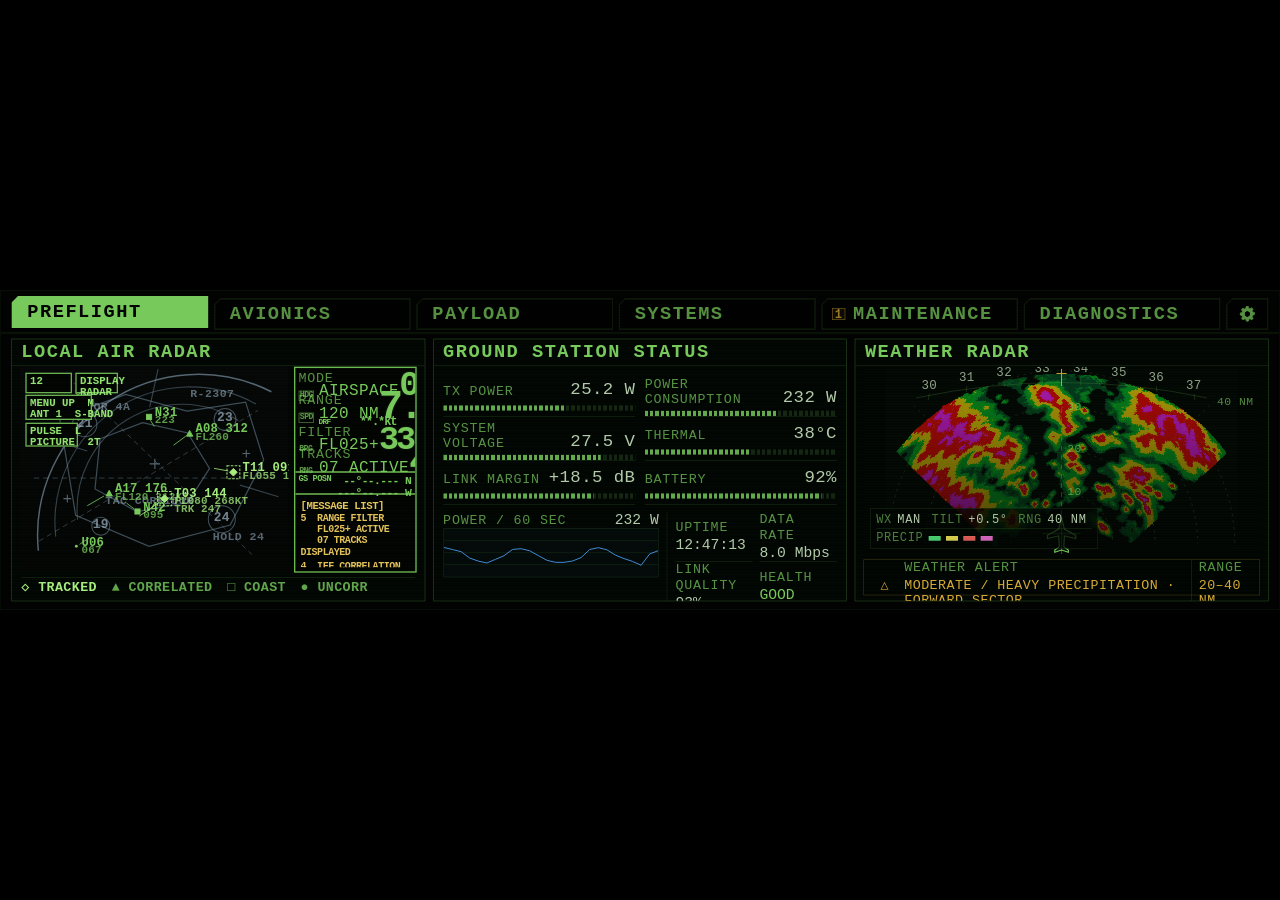
==== secondary-large.html @ d8789307 "Add large-text fork of secondary display" ====
<!doctype html>
<html lang="en">
<head>
  <meta charset="utf-8">
  <meta name="viewport" content="width=device-width, initial-scale=1">
  <title>Pelican UAV Display — Secondary Large Text</title>
  <style>
    html,body{margin:0;width:100%;height:100%;overflow:hidden;background:#010201}
    #secondary-large-frame{display:block;width:100%;height:100%;border:0;background:#010201}
  </style>
</head>
<body>
  <iframe id="secondary-large-frame" src="secondary.html" title="Secondary display large-text experiment"></iframe>
  <script>
    (() => {
      const frame = document.getElementById('secondary-large-frame');
      frame.addEventListener('load', () => {
        const doc = frame.contentDocument;
        if (!doc || doc.querySelector('link[href="secondary-large.css"]')) return;
        const stylesheet = doc.createElement('link');
        stylesheet.rel = 'stylesheet';
        stylesheet.href = 'secondary-large.css';
        doc.head.appendChild(stylesheet);
      });
    })();
  </script>
</body>
</html>
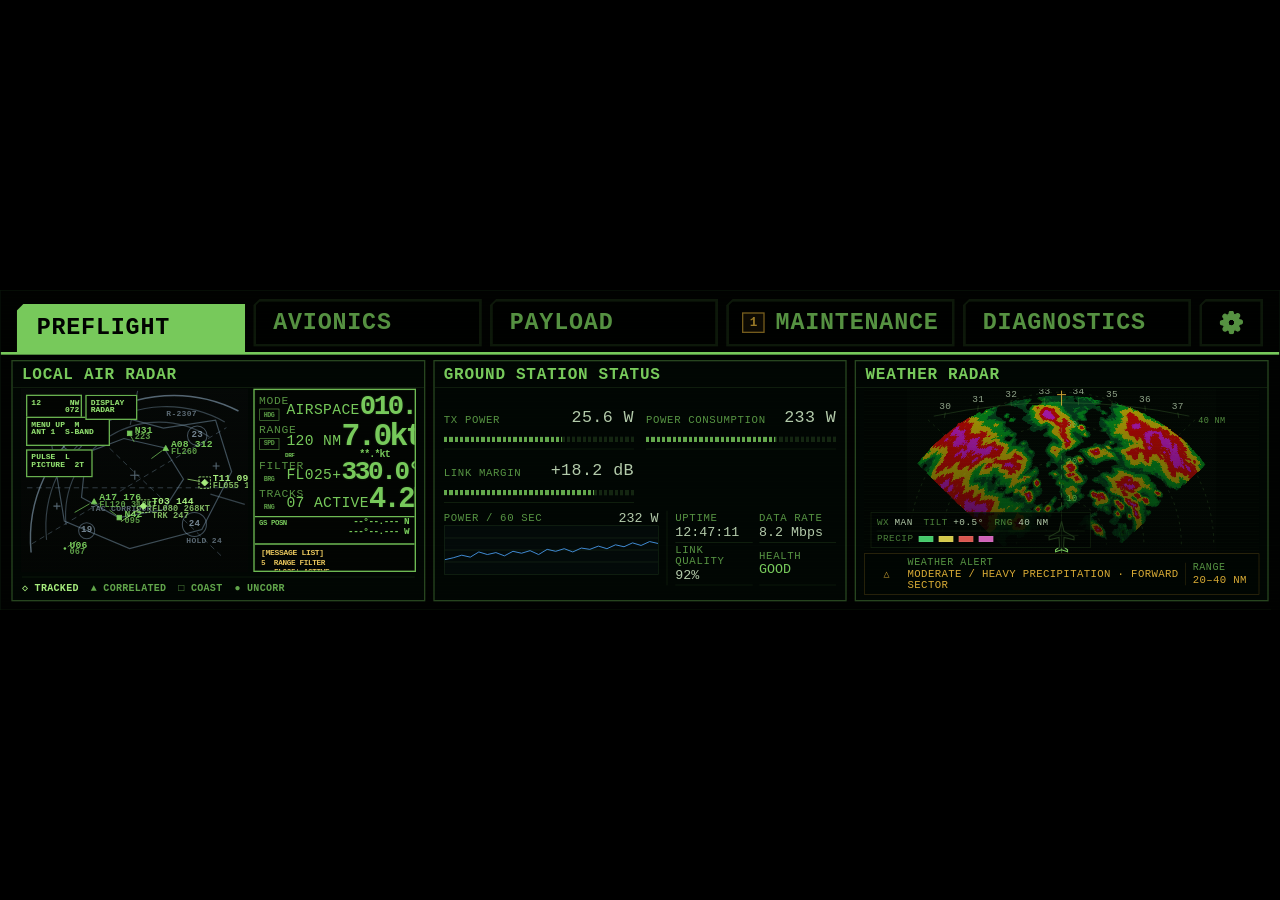
==== commit 2279ef05: "Make large secondary display a direct styled page" ====
--- a/secondary-large.html
+++ b/secondary-large.html
@@ -3,26 +3,99 @@
 <head>
   <meta charset="utf-8">
   <meta name="viewport" content="width=device-width, initial-scale=1">
-  <title>Pelican UAV Display — Secondary Large Text</title>
-  <style>
-    html,body{margin:0;width:100%;height:100%;overflow:hidden;background:#010201}
-    #secondary-large-frame{display:block;width:100%;height:100%;border:0;background:#010201}
-  </style>
+  <title>Pelican UAV Display — Secondary Large</title>
+  <link rel="stylesheet" href="styles.css">
+  <link rel="stylesheet" href="secondary.css">
+  <link rel="stylesheet" href="secondary-tabs.css">
+  <link rel="stylesheet" href="secondary-weather.css">
+  <link rel="stylesheet" href="secondary-air.css">
+  <link rel="stylesheet" href="secondary-large.css">
 </head>
 <body>
-  <iframe id="secondary-large-frame" src="secondary.html" title="Secondary display large-text experiment"></iframe>
-  <script>
-    (() => {
-      const frame = document.getElementById('secondary-large-frame');
-      frame.addEventListener('load', () => {
-        const doc = frame.contentDocument;
-        if (!doc || doc.querySelector('link[href="secondary-large.css"]')) return;
-        const stylesheet = doc.createElement('link');
-        stylesheet.rel = 'stylesheet';
-        stylesheet.href = 'secondary-large.css';
-        doc.head.appendChild(stylesheet);
-      });
-    })();
-  </script>
+  <div id="screen-fit">
+    <main id="secondary-display" class="display secondary-shell secondary-display" aria-label="Secondary large-format systems display">
+      <nav class="secondary-tabs" aria-label="Secondary display modes">
+        <button class="secondary-tab active" data-tab="preflight">PREFLIGHT</button>
+        <button class="secondary-tab" data-tab="avionics">AVIONICS</button>
+        <button class="secondary-tab" data-tab="payload">PAYLOAD</button>
+        <button class="secondary-tab" data-tab="maintenance">MAINTENANCE</button>
+        <button class="secondary-tab" data-tab="diagnostics">DIAGNOSTICS</button>
+        <button class="secondary-tab settings-tab" data-tab="settings" aria-label="Settings" title="Settings">
+          <svg viewBox="0 0 24 24" aria-hidden="true"><circle cx="12" cy="12" r="3"/><path d="M19.4 15a1.65 1.65 0 0 0 .33 1.82l.06.06a2 2 0 1 1-2.83 2.83l-.06-.06a1.65 1.65 0 0 0-1.82-.33 1.65 1.65 0 0 0-1 1.51V21a2 2 0 1 1-4 0v-.09a1.65 1.65 0 0 0-1.08-1.51 1.65 1.65 0 0 0-1.82.33l-.06.06a2 2 0 1 1-2.83-2.83l.06-.06a1.65 1.65 0 0 0 .33-1.82 1.65 1.65 0 0 0-1.51-1H3a2 2 0 1 1 0-4h.09A1.65 1.65 0 0 0 4.6 9a1.65 1.65 0 0 0-.33-1.82l-.06-.06a2 2 0 1 1 2.83-2.83l.06.06A1.65 1.65 0 0 0 8.92 4a1.65 1.65 0 0 0 1-1.51V2.4a2 2 0 1 1 4 0v.09A1.65 1.65 0 0 0 15 4a1.65 1.65 0 0 0 1.82-.33l.06-.06a2 2 0 1 1 2.83 2.83l-.06.06a1.65 1.65 0 0 0-.33 1.82 1.65 1.65 0 0 0 1.51 1H21a2 2 0 1 1 0 4h-.09A1.65 1.65 0 0 0 19.4 15z"/></svg>
+        </button>
+      </nav>
+
+      <section class="secondary-grid">
+        <article class="secondary-module radar-module air-module">
+          <header class="module-heading">LOCAL AIR RADAR</header>
+          <div class="radar-module-body">
+            <svg class="radar-scope" viewBox="0 0 390 320" role="img" aria-label="Local air surveillance radar">
+              <defs><radialGradient id="airSweep" cx="50%" cy="50%" r="50%"><stop offset="0" stop-color="#77c95b" stop-opacity=".16"/><stop offset="1" stop-color="#77c95b" stop-opacity="0"/></radialGradient></defs>
+              <g class="radar-grid-svg"><circle cx="195" cy="160" r="50"/><circle cx="195" cy="160" r="100"/><circle cx="195" cy="160" r="150"/><path d="M45 160H345M195 10V310"/><path d="M89 54L301 266M301 54L89 266" class="minor-axis"/></g>
+              <g class="radar-sweep air-sweep"><path d="M195 160 L319 76 A150 150 0 0 1 345 160 Z" fill="url(#airSweep)"/><path d="M195 160L345 160" class="sweep-edge"/></g>
+              <g class="cardinals"><text x="195" y="18">N</text><text x="195" y="314">S</text><text x="48" y="165">W</text><text x="342" y="165">E</text></g>
+              <g class="radar-contact contact-a" transform="translate(116 92)"><path d="M0 -6L6 5H-6Z"/><text x="10" y="-2">256</text><text x="10" y="11">FL180</text></g>
+              <g class="radar-contact contact-b" transform="translate(102 214)"><path d="M0 -6L6 5H-6Z"/><text x="10" y="-2">176</text><text x="10" y="11">FL120</text></g>
+              <g class="radar-contact contact-c" transform="translate(260 226)"><path d="M0 -6L6 5H-6Z"/><text x="10" y="-2">144</text><text x="10" y="11">FL080</text></g>
+              <g class="radar-contact contact-d" transform="translate(278 112)"><path d="M0 -6L6 5H-6Z"/><text x="10" y="-2">312</text><text x="10" y="11">FL260</text></g>
+              <circle cx="195" cy="160" r="5" class="radar-origin"/>
+            </svg>
+            <div class="radar-side-data">
+              <div><span>MODE</span><strong>SURVEILLANCE</strong></div>
+              <div><span>RANGE</span><strong>120 NM</strong></div>
+              <div><span>TILT</span><strong>0.5° UP</strong></div>
+              <div><span>ALT FILTER</span><strong>2,500 FT</strong></div>
+              <div><span>GAIN</span><strong>AUTO</strong></div>
+              <div><span>WX</span><strong>NORM</strong></div>
+              <div class="scan-line"><span>SCAN</span><strong>12.6 NM</strong></div>
+            </div>
+          </div>
+          <footer class="radar-legend"><span class="friendly">▲ FRIENDLY</span><span class="neutral">□ NEUTRAL</span><span class="unknown">◇ UNKNOWN</span></footer>
+        </article>
+
+        <article class="secondary-module status-module">
+          <header class="module-heading">GROUND STATION STATUS</header>
+          <div class="status-cards">
+            <div class="status-card"><span>TX POWER</span><strong id="tx-power">25.0 W</strong><i class="meter"><b id="tx-meter" style="width:62%"></b></i></div>
+            <div class="status-card"><span>POWER CONSUMPTION</span><strong id="power-consumption">232 W</strong><i class="meter"><b id="power-meter" style="width:68%"></b></i></div>
+            <div class="status-card"><span>THERMAL</span><strong id="thermal">38°C</strong><i class="meter"><b id="thermal-meter" style="width:56%"></b></i></div>
+            <div class="status-card"><span>LINK MARGIN</span><strong id="link-margin">+18.2 dB</strong><i class="meter"><b id="link-meter" style="width:79%"></b></i></div>
+          </div>
+          <div class="status-lower">
+            <div class="trend-panel">
+              <div class="trend-heading"><span>POWER / 60 SEC</span><strong id="trend-value">232 W</strong></div>
+              <svg viewBox="0 0 300 74" preserveAspectRatio="none" aria-label="Power trend"><path class="trend-grid" d="M0 18.5H300M0 37H300M0 55.5H300"/><polyline id="power-trace" points="0,52 12,49 24,45 36,48 48,40 60,44 72,41 84,46 96,39 108,42 120,38 132,44 144,36 156,39 168,35 180,40 192,34 204,36 216,31 228,35 240,29 252,32 264,26 276,30 288,24 300,27"/></svg>
+            </div>
+            <div class="status-summary">
+              <div><span>UPTIME</span><strong id="uptime">12:47:11</strong></div>
+              <div><span>DATA RATE</span><strong id="data-rate">8.2 Mbps</strong></div>
+              <div><span>LINK QUALITY</span><strong id="link-quality">92%</strong></div>
+              <div><span>HEALTH</span><strong class="good-state">GOOD</strong></div>
+            </div>
+          </div>
+        </article>
+
+        <article class="secondary-module weather-module">
+          <header class="module-heading">WEATHER RADAR</header>
+          <div class="weather-sector-body">
+            <svg class="weather-sector" viewBox="0 0 620 330" role="img" aria-label="Forward looking airborne weather radar">
+              <defs><linearGradient id="wxShade" x1="0" y1="0" x2="0" y2="1"><stop offset="0" stop-color="#071008" stop-opacity=".15"/><stop offset="1" stop-color="#020503" stop-opacity=".7"/></linearGradient></defs>
+              <rect x="0" y="0" width="620" height="330" fill="url(#wxShade)"/>
+              <g class="wx-heading-scale"><path d="M38 30H582"/><path d="M72 30v9M140 30v9M208 30v9M276 30v13M344 30v13M412 30v9M480 30v9M548 30v9"/><text x="72" y="22">30</text><text x="140" y="22">31</text><text x="208" y="22">32</text><text x="276" y="22">33</text><text x="344" y="22">34</text><text x="412" y="22">35</text><text x="480" y="22">36</text><text x="548" y="22">37</text><path class="wx-heading-bug" d="M310 17v23M301 17h18"/></g>
+              <g class="wx-sector-grid"><path d="M310 312L42 62M310 312L578 62"/><path d="M310 312V42" class="wx-centerline"/><path d="M220 312A90 90 0 0 1 400 312"/><path d="M145 312A165 165 0 0 1 475 312"/><path d="M70 312A240 240 0 0 1 550 312"/><path d="M5 312A305 305 0 0 1 615 312"/></g>
+              <g class="wx-range-labels"><text x="320" y="226">10</text><text x="320" y="151">20</text><text x="320" y="77">30</text><text x="584" y="68">40 NM</text></g>
+              <g class="wx-ownship" transform="translate(310 294)"><path d="M0 -28L5 -8L25 3L25 9L5 4L4 23L12 29L12 33L0 29L-12 33L-12 29L-4 23L-5 4L-25 9L-25 3L-5 -8Z"/><path d="M-34 0H34M0 -42V38" class="wx-ownship-cross"/></g>
+            </svg>
+            <div class="weather-legend-greeble" aria-label="Weather radar legend">
+              <div class="wx-mode"><span>WX</span><strong>MAN</strong><span>TILT</span><strong>+0.5°</strong><span>RNG</span><strong>40 NM</strong></div>
+              <div class="wx-intensity"><span>PRECIP</span><i class="wx-swatch green"></i><i class="wx-swatch yellow"></i><i class="wx-swatch red"></i><i class="wx-swatch magenta"></i></div>
+            </div>
+          </div>
+          <footer class="weather-alert"><span class="alert-icon">△</span><div><span>WEATHER ALERT</span><strong>MODERATE / HEAVY PRECIPITATION · FORWARD SECTOR</strong></div><div class="alert-range"><span>RANGE</span><strong>20–40 NM</strong></div></footer>
+        </article>
+      </section>
+    </main>
+  </div>
+  <script src="secondary.js"></script>
 </body>
-</html>
+</html>
--- a/styles.css
+++ b/styles.css
@@ -0,0 +1,72 @@
+:root{
+  --bg:#010301;
+  --panel:rgba(2,8,4,.78);
+  --panel-soft:rgba(4,13,7,.72);
+  --green:#77c95b;
+  --green-dim:#345f30;
+  --cyan:#63d2d8;
+  --signal-blue:#4fa7ff;
+  --amber:#d7aa35;
+  --red:#d95750;
+  --text:#b3caaa;
+  --muted:#70866a;
+  --line:rgba(119,201,91,.32);
+  --line-soft:rgba(119,201,91,.16);
+}
+*{box-sizing:border-box}
+html,body{margin:0;width:100%;height:100%;overflow:hidden;background:#000;color:var(--text);font-family:ui-monospace,SFMono-Regular,Menlo,Monaco,Consolas,"Liberation Mono",monospace}
+button{font:inherit}
+#screen-fit{position:absolute;inset:0;display:grid;place-items:center;background:#000}
+.display{position:absolute;left:50%;top:50%;width:1920px;height:1080px;transform-origin:center;background:var(--bg);overflow:hidden;border:1px solid #0a150b}
+.display:after{content:"";position:absolute;inset:0;pointer-events:none;background:repeating-linear-gradient(0deg,rgba(110,195,83,.012) 0 1px,transparent 1px 4px);mix-blend-mode:screen;z-index:20}
+
+.topbar{height:84px;display:grid;grid-template-columns:392px minmax(0,1fr) 250px 72px;align-items:stretch;border-bottom:1px solid var(--line);background:#010201;position:relative;z-index:10}
+.brand-block{padding:14px 24px;display:flex;flex-direction:column;justify-content:center;border-right:1px solid var(--line)}
+.brand-title{font-size:24px;line-height:1;letter-spacing:.08em;color:var(--green);font-weight:700}
+.brand-subtitle{font-size:13px;line-height:1;margin-top:8px;letter-spacing:.1em;color:var(--green);opacity:.8}
+.status-ribbon{display:grid;grid-template-columns:repeat(5,1fr);min-width:0}
+.ribbon-cell{min-width:0;padding:12px 18px 10px;border-right:1px solid var(--line);display:flex;flex-direction:column;justify-content:center}
+.ribbon-cell:first-child{position:relative;box-shadow:inset 0 2px 0 rgba(215,170,53,.78)}
+.ribbon-cell:first-child:after{content:"";position:absolute;right:17px;top:18px;width:7px;height:7px;border-radius:50%;background:var(--amber);box-shadow:0 0 9px rgba(215,170,53,.6)}
+.ribbon-cell span{font-size:12px;letter-spacing:.11em;color:var(--green);opacity:.82}
+.ribbon-cell strong{font-size:20px;line-height:1.05;margin-top:5px;font-weight:500;letter-spacing:.045em;color:var(--green)}
+.operator-block{border-right:1px solid var(--line);display:flex;align-items:center;justify-content:center;gap:13px;color:var(--green);font-size:15px;letter-spacing:.06em}
+.operator-glyph{position:relative;width:26px;height:26px;border-radius:50%;background:var(--green);opacity:.78}
+.operator-glyph:after{content:"";position:absolute;width:36px;height:16px;border-radius:20px 20px 5px 5px;background:var(--green);left:-5px;top:21px}
+.chevron{margin-left:5px;font-size:18px;opacity:.75}
+.menu-glyph{display:grid;place-content:center;gap:6px}.menu-glyph i{display:block;width:28px;height:3px;background:var(--green);opacity:.82}
+
+.workspace{height:904px;padding:12px;display:grid;grid-template-columns:400px minmax(0,1fr) 400px;gap:12px;background:#010201;position:relative;overflow:hidden;isolation:isolate;--map-x:-250px;--map-y:-100px;--map-width:1700px;--map-height:1342px;--map-image:url("assets/terrain.svg")}
+.workspace:before{content:"";position:absolute;left:0;top:0;width:var(--map-width);height:var(--map-height);background-image:var(--map-image);background-size:100% 100%;background-repeat:no-repeat;filter:saturate(.72) contrast(1.07) brightness(.62) sepia(.08);opacity:.84;transform:translate3d(calc(var(--map-x) + 424px),calc(var(--map-y) + 12px),0);will-change:transform;z-index:0;pointer-events:none}
+.workspace:after{content:"";position:absolute;inset:0;background:linear-gradient(90deg,rgba(0,0,0,.2),transparent 25%,transparent 75%,rgba(0,0,0,.2));z-index:1;pointer-events:none}
+.rail{display:flex;flex-direction:column;gap:12px;min-width:0;min-height:0;position:relative;z-index:2}
+.panel,.map-panel{position:relative;border:1px solid var(--line);background:var(--panel);overflow:hidden}
+.panel{padding:0 12px 12px;-webkit-backdrop-filter:blur(1px) brightness(.78);backdrop-filter:blur(1px) brightness(.78)}
+.panel-heading{height:40px;display:flex;align-items:center;justify-content:space-between;font-size:14px;font-weight:700;letter-spacing:.08em;color:var(--green);border-bottom:1px solid var(--line-soft)}
+.panel-heading b{font-size:12px;letter-spacing:.18em;font-weight:400;opacity:.7}
+.platform-panel{height:454px}.mission-panel{flex:1;min-height:0}
+.sensors-panel{height:306px}.payload-panel{height:238px}.datalink-panel{flex:1;min-height:0}
+
+.status-table{display:grid}.status-row{height:51px;display:grid;grid-template-columns:44px 1fr auto;align-items:center;border-bottom:1px solid var(--line-soft);font-size:13px}
+.status-row:last-child{border-bottom:0}.row-symbol{width:25px;height:25px;border:1px solid var(--green);border-radius:50%;position:relative;opacity:.82}
+.row-symbol:before,.row-symbol:after{content:"";position:absolute;background:var(--green);opacity:.75}.row-symbol:before{width:13px;height:1px;left:5px;top:11px}.row-symbol:after{height:13px;width:1px;top:5px;left:11px}
+.status-row .row-name{color:var(--green);letter-spacing:.045em}.status-row .row-state{color:var(--green);font-weight:500;letter-spacing:.025em}.status-row .row-state.muted{color:#7b8078}.status-row .row-state.amber{color:var(--amber)}
+
+.mission-body{height:calc(100% - 82px);display:grid;grid-template-columns:1.05fr 1fr;min-height:0}
+.mission-meta{padding:10px 12px 8px 4px;border-right:1px solid var(--line-soft);display:flex;flex-direction:column;gap:11px}
+.mission-meta div{display:flex;flex-direction:column;gap:3px}.mission-meta span{font-size:11px;color:var(--green);opacity:.72;letter-spacing:.06em}.mission-meta strong{font-size:13px;color:var(--green);font-weight:500;letter-spacing:.04em}.mission-meta .mission-state{margin-top:auto;color:var(--amber);font-size:13px;letter-spacing:.04em}
+.waypoint-column{padding:9px 0 3px 16px;min-width:0;position:relative}.waypoint-list{position:relative;display:grid;gap:0}.waypoint-list:before{content:"";position:absolute;left:12px;top:18px;bottom:18px;border-left:1px dashed var(--cyan);opacity:.8}
+.waypoint-item{height:48px;display:grid;grid-template-columns:25px 56px 1fr;align-items:center;position:relative;font-size:12px;transition:opacity .25s,color .25s}.wp-dot{width:13px;height:13px;border:2px solid var(--cyan);border-radius:50%;background:#02110d;z-index:1}.waypoint-item .wp-id{color:var(--text);font-weight:500}.waypoint-item .wp-label{color:#9ea99b;font-style:normal;white-space:nowrap;overflow:hidden;text-overflow:ellipsis}.waypoint-item.completed{opacity:.32}.waypoint-item.active{opacity:1}.waypoint-item.active .wp-dot{border-color:var(--amber);box-shadow:0 0 9px rgba(215,170,53,.5)}.waypoint-item.active .wp-id,.waypoint-item.active .wp-label{color:var(--amber)}
+.aoi-item{height:48px;display:grid;grid-template-columns:25px 56px 1fr;align-items:center;font-size:12px}.aoi-symbol{width:19px;height:19px;border:2px dashed var(--amber);margin-left:-3px;z-index:1;background:#071005}.aoi-item b{font-weight:500;color:var(--amber)}.aoi-item em{font-style:normal;color:#a6a99e;white-space:nowrap}
+.review-row{height:42px;margin:0 -4px -7px;border-top:1px solid var(--line-soft);display:flex;align-items:center;justify-content:space-between;padding:0 10px;color:#a7ada3;font-size:12px;letter-spacing:.03em}.review-row b{color:var(--green);font-size:22px;font-weight:400}
+
+.map-panel{overflow:hidden;background:#11150e;z-index:3}.map-viewport{position:absolute;inset:0;overflow:hidden;background:#1a1b13}.map-world{position:absolute;left:0;top:0;will-change:transform;transform:translate3d(-250px,-100px,0)}#terrain-image{position:absolute;inset:0;width:100%;height:100%;object-fit:cover;filter:saturate(.72) contrast(1.07) brightness(.92) sepia(.08)}
+.map-world:after{content:"";position:absolute;inset:0;z-index:1;background:linear-gradient(rgba(4,11,5,.02),rgba(1,5,2,.06));pointer-events:none}.map-grid{position:absolute;inset:0;z-index:2;background-image:linear-gradient(rgba(112,190,82,.095) 1px,transparent 1px),linear-gradient(90deg,rgba(112,190,82,.095) 1px,transparent 1px);background-size:124px 124px;opacity:.45}.map-svg{position:absolute;inset:0;z-index:3;overflow:visible}.route{fill:none;stroke-linecap:round;stroke-linejoin:round}.route-base{stroke:var(--cyan);stroke-width:4;stroke-dasharray:12 10;opacity:.83}.route-progress-path{stroke:var(--cyan);stroke-width:5;opacity:.22}.waypoint circle{fill:#423615;stroke:var(--cyan);stroke-width:3}.waypoint text{fill:var(--cyan);font-size:20px;font-weight:600;paint-order:stroke;stroke:#1a2115;stroke-width:5px}.waypoint.active circle{stroke:var(--amber);stroke-width:5;filter:drop-shadow(0 0 7px rgba(215,170,53,.65))}.waypoint.completed{opacity:.38}.aircraft{fill:#06140b;stroke:var(--amber);stroke-width:3;filter:drop-shadow(0 0 6px rgba(215,170,53,.75));transform-box:fill-box;transform-origin:center;will-change:transform}
+.map-overlay{position:absolute;z-index:6;color:var(--green);font-size:11px;letter-spacing:.08em;background:rgba(1,5,2,.68);border:1px solid var(--line-soft);padding:7px 9px}.map-overlay.top-left{left:14px;top:14px}.map-overlay span{margin-right:9px;opacity:.7}.map-overlay b{font-weight:500;color:var(--amber)}
+.route-progress-readout{position:absolute;z-index:6;right:14px;bottom:14px;padding:7px 10px;background:rgba(1,5,2,.68);border:1px solid var(--line-soft);font-size:10px;letter-spacing:.06em;color:var(--green);display:flex;gap:14px}.route-progress-readout b{color:var(--amber);font-weight:500}
+
+.telemetry-line{height:55px;display:grid;grid-template-columns:120px 1fr 56px;align-items:center;border-bottom:1px solid var(--line-soft);font-size:12px;color:var(--green);gap:8px}.telemetry-line strong{text-align:right;font-weight:500}.telemetry-line>i:not(.quality-bar){display:block}.quality-bar{height:16px;border-right:8px solid transparent;background:repeating-linear-gradient(90deg,var(--green) 0 6px,transparent 6px 9px);opacity:.8}.throughput{height:76px}.throughput svg{width:100%;height:48px;overflow:hidden;background:linear-gradient(180deg,rgba(79,167,255,.035),transparent)}.throughput path{fill:none;stroke:var(--signal-blue);stroke-width:1.8;vector-effect:non-scaling-stroke;filter:drop-shadow(0 0 3px rgba(79,167,255,.5));opacity:.96}.throughput strong{color:var(--signal-blue)}
+
+.bottom-nav{height:92px;border-top:1px solid var(--line);background:#010201;display:flex;align-items:center;justify-content:space-around;padding:10px 66px;gap:42px;position:relative;z-index:10}.nav-icon{width:158px;height:66px;border:1px solid var(--line-soft);background:transparent;color:var(--green);display:grid;place-items:center;opacity:.6}.nav-icon svg{width:42px;height:42px;fill:none;stroke:currentColor;stroke-width:1.7;stroke-linecap:round;stroke-linejoin:round}.nav-icon.active{opacity:1;border-color:var(--green);background:rgba(119,201,91,.035)}
+
+.secondary-shell{width:1920px;height:480px;background:var(--bg);border:1px solid var(--line);display:grid;grid-template-rows:64px 1fr}.secondary-content{display:grid;place-items:center;color:var(--green);font-size:28px;letter-spacing:.16em}.secondary-note{font-size:13px;color:var(--muted);margin-top:12px;text-align:center}
--- a/secondary.css
+++ b/secondary.css
@@ -0,0 +1,317 @@
+:root{
+  --sec-green:var(--green);
+  --sec-green-soft:var(--line);
+  --sec-green-faint:var(--line-soft);
+  --sec-text:var(--text);
+  --sec-muted:var(--muted);
+  --sec-amber:var(--amber);
+  --sec-bg:var(--bg);
+  --sec-panel:var(--panel);
+}
+
+.secondary-display{
+  width:1920px;
+  height:480px;
+  display:grid;
+  grid-template-rows:64px 1fr;
+  background:#010201;
+  color:var(--text);
+  overflow:hidden;
+  border:1px solid #0a150b;
+}
+
+.secondary-display:after{opacity:1}
+
+.secondary-tabs{
+  height:64px;
+  padding:8px 16px 0;
+  display:grid;
+  grid-template-columns:repeat(6,minmax(0,1fr)) 64px;
+  gap:8px;
+  position:relative;
+  z-index:8;
+  background:#010201;
+  border-bottom:1px solid var(--line);
+}
+
+.secondary-tab{
+  position:relative;
+  height:48px;
+  border:1px solid var(--line-soft);
+  background:transparent;
+  color:var(--green);
+  opacity:.62;
+  font:700 14px/1 ui-monospace,SFMono-Regular,Menlo,Monaco,Consolas,"Liberation Mono",monospace;
+  letter-spacing:.08em;
+}
+
+.secondary-tab:before,
+.secondary-tab:after{content:none}
+
+.secondary-tab.active{
+  z-index:2;
+  color:var(--green);
+  opacity:1;
+  border-color:var(--green);
+  border-bottom-color:#010201;
+  background:rgba(119,201,91,.035);
+  box-shadow:none;
+}
+
+.secondary-tab.active:after{
+  content:"";
+  display:block;
+  position:absolute;
+  left:-1px;
+  right:-1px;
+  bottom:-9px;
+  height:9px;
+  background:#010201;
+  border-left:1px solid var(--green);
+  border-right:1px solid var(--green);
+}
+
+.secondary-tab:not(.active):hover{opacity:.82}
+
+.settings-tab{display:grid;place-items:center;padding:0}
+.settings-tab svg{width:27px;height:27px;fill:none;stroke:currentColor;stroke-width:1.7;stroke-linecap:round;stroke-linejoin:round}
+
+.secondary-grid{
+  min-height:0;
+  display:grid;
+  grid-template-columns:repeat(3,minmax(0,1fr));
+  gap:12px;
+  padding:8px 16px 12px;
+  position:relative;
+  z-index:4;
+  background:#010201;
+}
+
+.secondary-module{
+  position:relative;
+  min-width:0;
+  min-height:0;
+  overflow:hidden;
+  border:1px solid var(--line);
+  background:var(--panel);
+}
+
+.secondary-module:before,
+.secondary-module:after{content:none}
+
+.module-heading{
+  height:40px;
+  display:flex;
+  align-items:center;
+  padding:0 14px;
+  border-bottom:1px solid var(--line-soft);
+  color:var(--green);
+  font-size:14px;
+  font-weight:700;
+  letter-spacing:.08em;
+}
+
+.radar-module-body{
+  position:absolute;
+  left:12px;
+  right:12px;
+  top:41px;
+  bottom:42px;
+  display:grid;
+  grid-template-columns:minmax(0,1fr) 152px;
+  gap:8px;
+  align-items:center;
+}
+.weather-body{bottom:70px}
+
+.radar-scope{
+  width:100%;
+  height:100%;
+  overflow:visible;
+}
+
+.radar-grid-svg{
+  fill:none;
+  stroke:rgba(119,201,91,.24);
+  stroke-width:1;
+  stroke-dasharray:3 5;
+}
+.radar-grid-svg .minor-axis{opacity:.42}
+
+.radar-sweep{transform-origin:195px 160px;animation:radarSweep 6.8s linear infinite}
+.weather-sweep{animation-duration:7.6s;animation-delay:-2.1s}
+.sweep-edge{fill:none;stroke:var(--green);stroke-width:1.2;opacity:.7}
+.cardinals text{fill:var(--green);font-size:12px;text-anchor:middle;font-weight:500;opacity:.82}
+.radar-origin{fill:#061008;stroke:var(--green);stroke-width:1.5}
+
+.radar-contact{fill:var(--green);stroke:none;animation:contactPulse 2.8s ease-in-out infinite}
+.radar-contact text{font-size:10px;fill:var(--green);stroke:none;font-weight:500}
+.contact-b{animation-delay:-1.1s}.contact-c{animation-delay:-1.8s}.contact-d{animation-delay:-.5s}
+
+.radar-side-data{
+  height:90%;
+  align-self:center;
+  padding-left:12px;
+  border-left:1px solid var(--line-soft);
+  display:flex;
+  flex-direction:column;
+  justify-content:space-between;
+}
+
+.radar-side-data>div{
+  min-height:35px;
+  padding:4px 2px 5px;
+  border-bottom:1px solid var(--line-soft);
+  display:flex;
+  flex-direction:column;
+  gap:2px;
+}
+
+.radar-side-data span,
+.status-card span,
+.status-summary span,
+.trend-heading span,
+.weather-alert span{
+  color:var(--green);
+  opacity:.72;
+  font-size:10px;
+  letter-spacing:.06em;
+}
+
+.radar-side-data strong{
+  color:var(--text);
+  font-size:12px;
+  font-weight:500;
+  letter-spacing:.025em;
+}
+.radar-side-data .scan-line{border-bottom:0;margin-top:auto}
+
+.radar-legend{
+  position:absolute;
+  left:14px;
+  right:14px;
+  bottom:8px;
+  height:27px;
+  border-top:1px solid var(--line-soft);
+  display:flex;
+  align-items:flex-end;
+  gap:26px;
+  font-size:10px;
+  letter-spacing:.03em;
+}
+.radar-legend .friendly{color:var(--green)}
+.radar-legend .neutral{color:var(--muted)}
+.radar-legend .unknown{color:var(--amber)}
+
+.status-module{padding-bottom:10px}
+
+.status-cards{
+  display:grid;
+  grid-template-columns:1fr 1fr;
+  gap:0 14px;
+  padding:10px 14px 4px;
+}
+
+.status-card{
+  height:66px;
+  padding:6px 0 8px;
+  border-bottom:1px solid var(--line-soft);
+  display:grid;
+  grid-template-columns:1fr auto;
+  grid-template-rows:auto auto;
+  align-items:end;
+  gap:5px 12px;
+}
+
+.status-card strong{
+  font-size:13px;
+  font-weight:500;
+  color:var(--text);
+  letter-spacing:.025em;
+}
+
+.meter{
+  grid-column:1/-1;
+  display:block;
+  height:8px;
+  background:repeating-linear-gradient(90deg,var(--line-soft) 0 5px,transparent 5px 8px);
+  overflow:hidden;
+}
+
+.meter b{
+  display:block;
+  height:100%;
+  background:repeating-linear-gradient(90deg,var(--green) 0 5px,transparent 5px 8px);
+  opacity:.8;
+  transition:width .8s ease;
+}
+
+.status-lower{
+  display:grid;
+  grid-template-columns:1.25fr .9fr;
+  gap:12px;
+  padding:7px 14px 0;
+}
+
+.trend-panel{
+  min-height:112px;
+  border-right:1px solid var(--line-soft);
+  padding-right:12px;
+}
+
+.trend-heading{height:24px;display:flex;justify-content:space-between;align-items:center}
+.trend-heading strong{font-size:11px;font-weight:500;color:var(--text)}
+
+.trend-panel svg{
+  width:100%;
+  height:74px;
+  border:1px solid var(--line-soft);
+  background:rgba(79,167,255,.025);
+}
+
+.trend-grid{fill:none;stroke:var(--line-soft);stroke-width:1}
+#power-trace{fill:none;stroke:var(--signal-blue);stroke-width:1.4;vector-effect:non-scaling-stroke;opacity:.88}
+
+.status-summary{display:grid;grid-template-columns:1fr 1fr;gap:0 10px}
+.status-summary>div{display:flex;flex-direction:column;justify-content:center;border-bottom:1px solid var(--line-soft);gap:3px}
+.status-summary strong{font-size:11px;font-weight:500;color:var(--text)}
+.good-state{color:var(--green)!important}
+
+.weather-returns .weather-cell{
+  stroke:none;
+  transform-box:fill-box;
+  transform-origin:center;
+  animation:weatherBreathe 4.2s ease-in-out infinite;
+}
+.weather-cell.green{fill:rgba(119,201,91,.5)}
+.weather-cell.amber{fill:rgba(215,170,53,.72)}
+.cell-b{animation-delay:-1.2s!important}.cell-c{animation-delay:-2.3s!important}.cell-d{animation-delay:-.8s!important}.cell-e{animation-delay:-3s!important}
+
+.intensity-scale{display:flex;gap:3px;margin-top:4px}
+.intensity-scale b{display:block;width:12px;height:8px;border:1px solid var(--line);background:var(--green);opacity:.8}
+.intensity-scale b.warn{background:var(--amber);border-color:rgba(215,170,53,.55);opacity:.9}
+.intensity-scale b:last-child{background:transparent}
+
+.weather-alert{
+  position:absolute;
+  left:12px;
+  right:12px;
+  bottom:8px;
+  height:54px;
+  border:1px solid rgba(215,170,53,.26);
+  background:rgba(1,5,2,.68);
+  display:grid;
+  grid-template-columns:42px 1fr 92px;
+  align-items:center;
+  padding:0 10px;
+  gap:8px;
+}
+
+.alert-icon{font-size:26px!important;color:var(--amber)!important;text-align:center;opacity:.9!important}
+.weather-alert>div{display:flex;flex-direction:column;gap:3px}
+.weather-alert strong{font-size:10px;font-weight:500;color:var(--amber);letter-spacing:.035em}
+.alert-range{padding-left:10px;border-left:1px solid rgba(215,170,53,.2)}
+
+@keyframes radarSweep{to{transform:rotate(360deg)}}
+@keyframes contactPulse{0%,100%{opacity:.62}50%{opacity:1}}
+@keyframes weatherBreathe{0%,100%{opacity:.68;transform:scale(.99)}50%{opacity:.96;transform:scale(1.01)}}
--- a/secondary-tabs.css
+++ b/secondary-tabs.css
@@ -0,0 +1,89 @@
+.secondary-tab{
+  position:relative;
+  isolation:isolate;
+  display:flex;
+  align-items:center;
+  justify-content:flex-start;
+  height:48px;
+  padding:0 18px 0 24px;
+  border:0;
+  clip-path:polygon(10px 0,100% 0,100% 100%,0 100%,0 10px);
+  background:var(--line-soft);
+  opacity:.72;
+  text-align:left;
+  transform:translateY(3px);
+}
+
+.secondary-tab::after{
+  content:"";
+  position:absolute;
+  inset:2px;
+  z-index:-1;
+  clip-path:polygon(8px 0,100% 0,100% 100%,0 100%,0 8px);
+  background:#010201;
+}
+
+.secondary-tab.active{
+  z-index:2;
+  color:#010201;
+  opacity:1;
+  background:var(--green);
+  box-shadow:none;
+  transform:translateY(0);
+}
+
+.secondary-tab.active::after{content:none}
+
+.settings-tab{
+  display:block;
+  padding:0;
+}
+
+.settings-tab svg{
+  position:absolute;
+  left:50%;
+  top:50%;
+  width:24px;
+  height:24px;
+  margin:0;
+  fill:currentColor;
+  stroke:currentColor;
+  stroke-width:1.35;
+  stroke-linecap:round;
+  stroke-linejoin:round;
+  transform:translate(-50%,-50%);
+  -webkit-mask:radial-gradient(circle at 50% 50%,transparent 0 3.7px,#000 4.4px);
+  mask:radial-gradient(circle at 50% 50%,transparent 0 3.7px,#000 4.4px);
+}
+
+.settings-tab::before{content:none}
+
+.secondary-tab[data-tab="maintenance"]{padding-left:48px}
+
+.secondary-tab[data-tab="maintenance"]::before{
+  content:"1";
+  display:grid;
+  place-items:center;
+  position:absolute;
+  left:16px;
+  top:50%;
+  z-index:3;
+  width:18px;
+  min-width:18px;
+  height:16px;
+  padding:0;
+  border:1px solid rgba(215,170,53,.72);
+  background:rgba(215,170,53,.08);
+  color:var(--amber);
+  font-size:9px;
+  font-weight:700;
+  line-height:1;
+  letter-spacing:0;
+  transform:translateY(-50%);
+}
+
+.secondary-tab[data-tab="maintenance"].active::before{
+  color:#5b3f00;
+  border-color:#5b3f00;
+  background:rgba(255,215,90,.55);
+}
--- a/secondary-weather.css
+++ b/secondary-weather.css
@@ -0,0 +1,159 @@
+/* Radar/weather-specific styling only. Tab styling is loaded explicitly by HTML. */
+
+.air-module{visibility:hidden}
+
+.weather-sector-body{
+  position:absolute;
+  left:12px;
+  right:12px;
+  top:41px;
+  bottom:70px;
+  overflow:hidden;
+  background:rgba(1,5,2,.34);
+}
+
+.weather-sector-body:after{
+  content:"";
+  position:absolute;
+  inset:0;
+  z-index:4;
+  pointer-events:none;
+  background:repeating-linear-gradient(0deg,rgba(119,201,91,.018) 0 1px,transparent 1px 4px);
+  opacity:.75;
+}
+
+.weather-frame-layer{
+  position:absolute;
+  left:50%;
+  top:8px;
+  z-index:1;
+  width:92%;
+  height:calc(100% - 16px);
+  transform:translateX(-50%);
+  object-fit:contain;
+  object-position:center;
+  pointer-events:none;
+  opacity:.82;
+  mix-blend-mode:screen;
+  image-rendering:crisp-edges;
+  image-rendering:pixelated;
+}
+
+.weather-sector{
+  position:absolute;
+  inset:0;
+  z-index:2;
+  width:100%;
+  height:100%;
+  overflow:hidden;
+  pointer-events:none;
+}
+
+.wx-heading-scale path,
+.wx-sector-grid path{
+  fill:none;
+  stroke:rgba(119,201,91,.28);
+  stroke-width:1;
+  vector-effect:non-scaling-stroke;
+}
+
+.wx-heading-scale text{
+  fill:var(--text);
+  opacity:.8;
+  font-size:11px;
+  font-weight:500;
+  text-anchor:middle;
+  letter-spacing:.03em;
+}
+
+.wx-heading-scale .wx-heading-bug{
+  stroke:var(--amber);
+  stroke-width:1.5;
+  opacity:.95;
+}
+
+.wx-sector-grid path{
+  stroke-dasharray:4 6;
+  opacity:.78;
+}
+
+.wx-sector-grid .wx-centerline{
+  stroke:var(--green);
+  stroke-dasharray:7 7;
+  opacity:.48;
+}
+
+.wx-range-labels text{
+  fill:var(--green);
+  opacity:.68;
+  font-size:10px;
+  font-weight:500;
+  letter-spacing:.04em;
+}
+
+/* PNG frame sequence replaces the original hand-built SVG precipitation cells. */
+.weather-returns-sector{display:none}
+
+.wx-ownship>path:first-child{
+  fill:#071109;
+  stroke:var(--green);
+  stroke-width:1.6;
+  vector-effect:non-scaling-stroke;
+}
+
+.wx-ownship-cross{
+  fill:none;
+  stroke:var(--green);
+  stroke-width:1;
+  opacity:.62;
+  vector-effect:non-scaling-stroke;
+}
+
+.weather-legend-greeble{
+  position:absolute;
+  left:10px;
+  bottom:8px;
+  z-index:3;
+  min-width:270px;
+  padding:6px 8px 5px;
+  border:1px solid var(--line-soft);
+  background:rgba(1,5,2,.74);
+  color:var(--green);
+  font-size:9px;
+  letter-spacing:.055em;
+}
+
+.wx-mode,
+.wx-intensity{
+  display:flex;
+  align-items:center;
+  gap:8px;
+  min-height:15px;
+}
+
+.wx-mode span,
+.wx-intensity span{opacity:.62}
+
+.wx-mode strong{
+  color:var(--text);
+  font-size:9px;
+  font-weight:500;
+  margin-right:8px;
+}
+
+.wx-intensity{
+  margin-top:3px;
+  padding-top:4px;
+  border-top:1px solid var(--line-soft);
+}
+
+.wx-swatch{
+  display:block;
+  width:18px;
+  height:7px;
+  border:1px solid rgba(255,255,255,.08);
+}
+.wx-swatch.green{background:#45c96a}
+.wx-swatch.yellow{background:#d4c94b}
+.wx-swatch.red{background:#d95750}
+.wx-swatch.magenta{background:#cf62b8}
--- a/secondary-air.css
+++ b/secondary-air.css
@@ -0,0 +1,368 @@
+.air-module{visibility:visible}
+
+.air-module .radar-module-body{
+  grid-template-columns:minmax(0,1fr) 184px;
+  gap:8px;
+}
+
+.airspace-plot{
+  width:100%;
+  height:100%;
+  overflow:hidden;
+  background:
+    linear-gradient(rgba(86,112,132,.035),rgba(86,112,132,.012)),
+    #020402;
+}
+
+.air-geo-line,
+.air-geo-zone,
+.air-geo-circle,
+.air-geo-dash,
+.air-waypoint{
+  fill:none;
+  vector-effect:non-scaling-stroke;
+  shape-rendering:geometricPrecision;
+}
+
+.air-geo-line{stroke:rgba(126,153,176,.40);stroke-width:1.7}
+.air-geo-line.strong{stroke:rgba(145,173,196,.57);stroke-width:2.2}
+.air-geo-zone{stroke:rgba(130,159,183,.46);stroke-width:1.8}
+.air-geo-dash{stroke:rgba(130,159,183,.36);stroke-width:1.45;stroke-dasharray:8 6}
+.air-geo-circle{stroke:rgba(139,167,190,.45);stroke-width:1.55}
+.air-waypoint{stroke:rgba(149,176,198,.56);stroke-width:1.65}
+
+.air-geo-label{
+  fill:rgba(166,190,210,.68);
+  font-size:10px;
+  font-weight:700;
+  letter-spacing:.025em;
+}
+
+.air-zone-label{
+  fill:rgba(163,187,207,.54);
+  font-size:9px;
+  font-weight:700;
+  letter-spacing:.035em;
+}
+
+.air-contact-wrap{color:var(--green)}
+
+.air-contact{
+  --dx:16px;
+  --dy:-10px;
+  --move-time:30s;
+  --move-delay:0s;
+  --pulse-time:4.2s;
+  --pulse-delay:0s;
+  --peak-opacity:.96;
+  --low-opacity:.6;
+  fill:none;
+  stroke:var(--green);
+  stroke-width:1.8;
+  vector-effect:non-scaling-stroke;
+  transform-box:fill-box;
+  transform-origin:center;
+  animation:
+    airTrackMove var(--move-time) linear var(--move-delay) infinite alternate,
+    airContactPulse var(--pulse-time) ease-out var(--pulse-delay) infinite;
+}
+
+.air-contact .air-symbol{fill:currentColor;stroke:currentColor;stroke-width:1.4}
+.air-contact .air-dot{fill:currentColor;stroke:none}
+.air-contact .air-track{fill:none;stroke:currentColor;stroke-width:1.55;opacity:.82}
+
+.air-contact .air-readout{
+  fill:currentColor;
+  stroke:none;
+  font-size:9.5px;
+  font-weight:700;
+  letter-spacing:.015em;
+}
+
+.air-contact .air-readout.dim{opacity:.76;font-size:8.5px;font-weight:600}
+.air-contact.tracked{--peak-opacity:1;--low-opacity:.74;color:#a6ec7d}
+.air-contact.tracked .track-box{fill:none;stroke:currentColor;stroke-width:1.65;stroke-dasharray:4 2;opacity:.9}
+.air-contact.coast{--peak-opacity:.78;--low-opacity:.4}
+.air-contact.contact-a{--dx:22px;--dy:-12px;--move-time:29s;--move-delay:-8s;--pulse-time:4.1s;--pulse-delay:-.7s}
+.air-contact.contact-b{--dx:16px;--dy:12px;--move-time:31s;--move-delay:-19s;--pulse-time:4.7s;--pulse-delay:-2.1s}
+.air-contact.contact-c{--dx:24px;--dy:-14px;--move-time:35s;--move-delay:-13s;--pulse-time:3.8s;--pulse-delay:-3s}
+.air-contact.contact-d{--dx:18px;--dy:-12px;--move-time:33s;--move-delay:-25s;--pulse-time:4.4s;--pulse-delay:-1.2s}
+.air-contact.contact-e{--dx:-12px;--dy:-18px;--move-time:28s;--move-delay:-5s;--pulse-time:5s;--pulse-delay:-3.5s}
+.air-contact.contact-f{--dx:22px;--dy:5px;--move-time:37s;--move-delay:-31s;--pulse-time:3.6s;--pulse-delay:-2.8s}
+.air-contact.contact-g{--dx:-16px;--dy:12px;--move-time:30s;--move-delay:-14s;--pulse-time:4.9s;--pulse-delay:-.4s}
+
+/* Crowded old-console data rail. The labels are genuinely smaller than the
+   values; micro-readouts deliberately occupy the gaps between primary rows. */
+.air-module .radar-side-data{
+  position:relative;
+  align-self:stretch;
+  height:auto;
+  padding:4px 5px 6px;
+  border:2px solid rgba(119,201,91,.92);
+  background:#020402;
+  display:flex;
+  flex-direction:column;
+  justify-content:flex-start;
+  overflow:hidden;
+  box-shadow:inset 0 0 0 1px rgba(119,201,91,.07);
+  font-family:ui-monospace,SFMono-Regular,Menlo,Monaco,Consolas,"Liberation Mono",monospace;
+  color:var(--green);
+}
+
+.air-module .radar-side-data>div:not(.air-alert){
+  position:relative;
+  min-height:0;
+  height:34px;
+  padding:0;
+  border:0;
+  display:grid;
+  grid-template-columns:29px 1fr;
+  align-items:center;
+  gap:2px;
+  flex:0 0 auto;
+}
+
+.air-module .radar-side-data>div:nth-child(1){height:35px}
+.air-module .radar-side-data>div:nth-child(2){height:40px;margin-top:-2px}
+.air-module .radar-side-data>div:nth-child(3){height:35px;margin-top:8px}
+.air-module .radar-side-data>div:nth-child(4){height:36px;margin-top:-2px}
+
+/* Hide the modern source copy; generated text below gives us the console shorthand. */
+.air-module .radar-side-data>div:not(.air-alert)>span,
+.air-module .radar-side-data>div:not(.air-alert)>strong{font-size:0}
+
+.air-module .radar-side-data>div:not(.air-alert)>span::after{
+  display:inline-grid;
+  place-items:center;
+  box-sizing:border-box;
+  min-width:22px;
+  min-height:14px;
+  color:var(--green);
+  font:800 6.2px/.8 ui-monospace,SFMono-Regular,Menlo,Monaco,Consolas,"Liberation Mono",monospace;
+  letter-spacing:-.07em;
+  text-align:center;
+  text-shadow:0 0 2px rgba(119,201,91,.22);
+}
+
+.air-module .radar-side-data>div:nth-child(1)>span::after,
+.air-module .radar-side-data>div:nth-child(2)>span::after{
+  border:1.5px solid rgba(119,201,91,.94);
+  padding:2px 1px 1px;
+}
+
+.air-module .radar-side-data>div:not(.air-alert)>strong{
+  position:relative;
+  display:block;
+  color:var(--green);
+  text-align:right;
+  white-space:nowrap;
+}
+
+.air-module .radar-side-data>div:not(.air-alert)>strong::after{
+  color:var(--green);
+  font:900 25px/.76 ui-monospace,SFMono-Regular,Menlo,Monaco,Consolas,"Liberation Mono",monospace;
+  letter-spacing:-.09em;
+  text-shadow:0 0 4px rgba(119,201,91,.22);
+}
+
+.air-module .radar-side-data>div:nth-child(1)>span::after{content:"HDG"}
+.air-module .radar-side-data>div:nth-child(1)>strong::after{content:"010.6°T";font-size:26px}
+.air-module .radar-side-data>div:nth-child(2)>span::after{content:"SPD"}
+.air-module .radar-side-data>div:nth-child(2)>strong::after{content:"7.0kt";font-size:30px}
+.air-module .radar-side-data>div:nth-child(3)>span::after{content:"BRG"}
+.air-module .radar-side-data>div:nth-child(3)>strong::after{content:"330.0°T";font-size:25px}
+.air-module .radar-side-data>div:nth-child(4)>span::after{content:"RNG"}
+.air-module .radar-side-data>div:nth-child(4)>strong::after{content:"4.2NM";font-size:28px}
+
+/* Tiny two-line suffix immediately after the large speed value. */
+.air-module .radar-side-data>div:nth-child(2)>strong{padding-right:23px}
+.air-module .radar-side-data>div:nth-child(2)>strong::before{
+  content:"MT\A WIND";
+  position:absolute;
+  right:-1px;
+  top:4px;
+  white-space:pre;
+  color:var(--green);
+  font:900 6px/.82 ui-monospace,SFMono-Regular,Menlo,Monaco,Consolas,"Liberation Mono",monospace;
+  letter-spacing:-.08em;
+  text-align:left;
+}
+
+/* Deliberately wedged into the inter-row gap, echoing the tiny supplemental
+   velocity readout in the reference display. */
+.air-module .radar-side-data>div:nth-child(2)::before{
+  content:"DRF";
+  position:absolute;
+  left:30px;
+  bottom:-8px;
+  color:var(--green);
+  font:800 5.8px/.8 ui-monospace,SFMono-Regular,Menlo,Monaco,Consolas,"Liberation Mono",monospace;
+  letter-spacing:-.08em;
+}
+
+.air-module .radar-side-data>div:nth-child(2)::after{
+  content:"**.*kt";
+  position:absolute;
+  right:23px;
+  bottom:-10px;
+  color:var(--green);
+  font:900 9px/.8 ui-monospace,SFMono-Regular,Menlo,Monaco,Consolas,"Liberation Mono",monospace;
+  letter-spacing:-.09em;
+}
+
+/* Position strip. Coordinates remain intentionally synthetic. */
+.air-module .radar-side-data::before{
+  content:"GS POSN";
+  order:5;
+  display:flex;
+  align-items:flex-start;
+  box-sizing:border-box;
+  height:35px;
+  flex:0 0 35px;
+  margin:1px -5px 0;
+  padding:4px 5px 0;
+  border-top:2px solid rgba(119,201,91,.92);
+  border-bottom:2px solid rgba(119,201,91,.92);
+  color:var(--green);
+  font:800 6.5px/.9 ui-monospace,SFMono-Regular,Menlo,Monaco,Consolas,"Liberation Mono",monospace;
+  letter-spacing:-.06em;
+}
+
+.air-module .radar-side-data::after{
+  content:"--°--.--- N\A---°--.--- W";
+  position:absolute;
+  right:6px;
+  top:161px;
+  color:var(--green);
+  white-space:pre;
+  font:900 8.5px/1.05 ui-monospace,SFMono-Regular,Menlo,Monaco,Consolas,"Liberation Mono",monospace;
+  letter-spacing:-.055em;
+  text-align:right;
+  text-shadow:0 0 2px rgba(119,201,91,.18);
+}
+
+/* Dense amber operator/message area. No frame, only a color change. */
+.air-module .radar-side-data .air-alert{
+  position:absolute;
+  left:7px;
+  right:7px;
+  top:196px;
+  bottom:6px;
+  margin:0;
+  padding:4px 1px 0;
+  border:0;
+  background:transparent;
+  display:block;
+  overflow:hidden;
+  color:#e3c15a;
+}
+
+.air-module .radar-side-data .air-alert span{
+  display:block;
+  margin:0 0 3px;
+  color:#e6c55d;
+  transform:none;
+  font:800 8px/.95 ui-monospace,SFMono-Regular,Menlo,Monaco,Consolas,"Liberation Mono",monospace;
+  letter-spacing:-.04em;
+}
+
+.air-module .radar-side-data .air-alert span::before{content:"[MESSAGE LIST 1/3]"}
+.air-module .radar-side-data .air-alert span{font-size:0}
+.air-module .radar-side-data .air-alert span::before{font-size:8px}
+
+.air-module .radar-side-data .air-alert strong{
+  display:block;
+  position:relative;
+  width:100%;
+  min-height:42px;
+  color:#e3c15a;
+  font-size:0;
+  text-align:left;
+  white-space:normal;
+}
+
+.air-module .radar-side-data .air-alert strong::after{
+  content:"1  CORRIDOR TRACK\A   BRG 176  RNG 4.2NM\A   CPA 3.1NM  TUP 35:57";
+  display:block;
+  width:0;
+  overflow:hidden;
+  white-space:pre;
+  color:#e3c15a;
+  font:800 7.5px/1.15 ui-monospace,SFMono-Regular,Menlo,Monaco,Consolas,"Liberation Mono",monospace;
+  letter-spacing:-.045em;
+  animation:airMessageType 27s steps(42,end) infinite;
+}
+
+.air-module .radar-legend{gap:22px;font-weight:700}
+.air-module .radar-legend .friendly,
+.air-module .radar-legend .neutral,
+.air-module .radar-legend .unknown{color:var(--green);opacity:.82}
+.air-module .radar-legend .tracked-key{color:#a6ec7d;opacity:1}
+
+/* Primitive, accumulated instrument readouts clustered around the upper-left. */
+.air-module::before,
+.air-module::after,
+.air-module .radar-module-body::before,
+.air-module .radar-module-body::after{
+  display:block;
+  position:absolute;
+  z-index:7;
+  box-sizing:border-box;
+  border:2px solid rgba(119,201,91,.88);
+  background:#020402;
+  color:rgba(151,232,116,.98);
+  white-space:pre;
+  pointer-events:none;
+  font:700 8px/.98 ui-monospace,SFMono-Regular,Menlo,Monaco,Consolas,"Liberation Mono",monospace;
+  letter-spacing:0;
+  text-shadow:0 0 3px rgba(119,201,91,.16);
+}
+
+.air-module::before{content:"12      NW\A        072";top:50px;left:20px;width:70px;height:31px;padding:4px 5px 2px}
+.air-module::after{content:"DISPLAY\A RADAR";top:50px;left:95px;width:64px;height:31px;padding:4px 5px 2px}
+.air-module .radar-module-body::before{
+  content:"MENU UP  M\A ANT 1  S-BAND";
+  left:8px;
+  top:42px;
+  width:100px;
+  height:38px;
+  padding:4px 5px 3px;
+  background:#020402;
+}
+.air-module .radar-module-body::after{content:"PULSE  L\A PICTURE  2T";left:8px;top:84px;width:79px;height:36px;padding:4px 5px 3px}
+
+@keyframes airTrackMove{from{transform:translate(0,0)}to{transform:translate(var(--dx),var(--dy))}}
+@keyframes airContactPulse{
+  0%,8%{opacity:var(--peak-opacity)}
+  32%{opacity:.84}
+  68%{opacity:var(--low-opacity)}
+  84%{opacity:var(--low-opacity)}
+  95%{opacity:.82}
+  100%{opacity:var(--peak-opacity)}
+}
+
+@keyframes airMessageType{
+  0%,3%{
+    content:"1  CORRIDOR TRACK\A   BRG 176  RNG 4.2NM\A   CPA 3.1NM  TUP 35:57";
+    width:0;
+  }
+  14%,28%{width:100%}
+  31%{width:0}
+  34%{
+    content:"2  TRACK UPDATE\A   T03 CORRELATED\A   ALT FL080  TRK 247";
+    width:0;
+  }
+  46%,61%{width:100%}
+  64%{width:0}
+  67%{
+    content:"3  SENSOR NOTICE\A   COAST N42 AGE 01.2\A   AUTO REACQ ENABLED";
+    width:0;
+  }
+  80%,96%{width:100%}
+  100%{width:0}
+}
+
+@media (prefers-reduced-motion:reduce){
+  .air-contact{animation:none;opacity:var(--peak-opacity)}
+  .air-module .radar-side-data .air-alert strong::after{animation:none;width:100%}
+}
--- a/secondary-large.css
+++ b/secondary-large.css
@@ -0,0 +1,273 @@
+/* Experimental large-format secondary display.
+   This pass keeps the readability gains from the literal 2x experiment, but
+   treats the interface as field-evolved equipment: primary values get large,
+   supporting labels stay compact, and awkward local exceptions are allowed. */
+
+/* Top navigation: intentionally oversized, but still one-line instrument tabs. */
+.secondary-tab{
+  font-size:23px!important;
+  letter-spacing:.035em!important;
+  padding-left:20px!important;
+  padding-right:12px!important;
+}
+.secondary-tab[data-tab="maintenance"]{padding-left:50px!important}
+.secondary-tab[data-tab="maintenance"]::before{
+  width:22px!important;
+  min-width:22px!important;
+  height:20px!important;
+  font-size:14px!important;
+}
+
+/* Module titles should read from across the bench. */
+.module-heading{
+  font-size:24px!important;
+  letter-spacing:.045em!important;
+}
+
+/* Legacy radar text, retained for completeness during load. */
+.cardinals text{font-size:20px!important}
+.radar-contact text{font-size:17px!important}
+.radar-side-data span,
+.status-card span,
+.status-summary span,
+.trend-heading span,
+.weather-alert span{font-size:17px!important}
+.radar-side-data strong{font-size:22px!important}
+.radar-legend{font-size:16px!important}
+
+/* Ground-station status. Labels remain subordinate to the numbers. */
+.status-card span,
+.status-summary span,
+.trend-heading span{font-size:16px!important;line-height:1!important}
+.status-card strong{font-size:25px!important;line-height:.95!important}
+.trend-heading strong{font-size:20px!important}
+.status-summary strong{font-size:20px!important}
+.status-card{padding-top:5px!important;padding-bottom:7px!important}
+.status-summary>div{gap:1px!important}
+
+/* Let the lower status block consume its space rather than spilling through it. */
+.status-lower{padding-top:5px!important}
+.trend-heading{height:22px!important}
+
+/* Tactical airspace plot. Geometry labels are deliberately more restrained
+   than contact information, as if they survived from an earlier software rev. */
+.air-geo-label{font-size:16px!important}
+.air-zone-label{font-size:14px!important}
+.air-contact .air-readout{font-size:17px!important}
+.air-contact .air-readout.dim{font-size:15px!important}
+
+/* Readability retrofit: later hardware revision widened the target-data rail
+   rather than shrinking its primary values back down. */
+.air-module .radar-module-body{
+  grid-template-columns:minmax(0,1fr) 244px!important;
+  gap:8px!important;
+}
+
+.air-module .radar-side-data{
+  padding:5px 7px 6px!important;
+}
+
+.air-module .radar-side-data>div:not(.air-alert){
+  grid-template-columns:38px 1fr!important;
+  gap:3px!important;
+}
+.air-module .radar-side-data>div:nth-child(1){height:43px!important}
+.air-module .radar-side-data>div:nth-child(2){height:48px!important;margin-top:-2px!important}
+.air-module .radar-side-data>div:nth-child(3){height:44px!important;margin-top:8px!important}
+.air-module .radar-side-data>div:nth-child(4){height:44px!important;margin-top:-2px!important}
+
+/* Small boxed legends stay genuinely small. */
+.air-module .radar-side-data>div:not(.air-alert)>span::after{
+  min-width:30px!important;
+  min-height:18px!important;
+  font-size:10px!important;
+  line-height:.82!important;
+}
+
+/* Primary instrument values: large, angular, and intentionally inconsistent. */
+.air-module .radar-side-data>div:nth-child(1)>strong::after{font-size:41px!important}
+.air-module .radar-side-data>div:nth-child(2)>strong::after{font-size:47px!important}
+.air-module .radar-side-data>div:nth-child(3)>strong::after{font-size:39px!important}
+.air-module .radar-side-data>div:nth-child(4)>strong::after{font-size:43px!important}
+
+/* Later-added wind/drift annotations retain a different scale and rhythm. */
+.air-module .radar-side-data>div:nth-child(2)>strong{padding-right:31px!important}
+.air-module .radar-side-data>div:nth-child(2)>strong::before{
+  right:0!important;
+  top:6px!important;
+  font-size:10px!important;
+  line-height:.85!important;
+}
+.air-module .radar-side-data>div:nth-child(2)::before{
+  left:39px!important;
+  bottom:-8px!important;
+  font-size:9px!important;
+}
+.air-module .radar-side-data>div:nth-child(2)::after{
+  right:30px!important;
+  bottom:-10px!important;
+  font-size:15px!important;
+}
+
+/* Position strip was evidently added after the four core motion fields. */
+.air-module .radar-side-data::before{
+  height:43px!important;
+  flex-basis:43px!important;
+  margin-left:-7px!important;
+  margin-right:-7px!important;
+  padding:5px 7px 0!important;
+  font-size:11px!important;
+}
+.air-module .radar-side-data::after{
+  right:8px!important;
+  top:190px!important;
+  font-size:14px!important;
+  line-height:1.05!important;
+}
+
+/* Rolling amber message list. Larger than the original, but still the dense
+   printer-tape layer rather than another primary readout. */
+.air-module .radar-side-data .air-alert{
+  left:9px!important;
+  right:9px!important;
+  top:236px!important;
+  bottom:6px!important;
+  padding-top:4px!important;
+}
+.air-module .radar-side-data .air-alert>b{font-size:12px!important;line-height:.95!important}
+.air-message-entry{font-size:11.5px!important;line-height:1.08!important;margin-bottom:4px!important}
+
+/* Radar legend is readable but remains subordinate to the plot. */
+.air-module .radar-legend{font-size:15px!important;gap:18px!important}
+
+/* Primitive radar-edge cruft. Do not regularize these: each feels like a
+   separate firmware addition, but their boxes now actually contain the text. */
+.air-module::before,
+.air-module::after,
+.air-module .radar-module-body::before,
+.air-module .radar-module-body::after{
+  font-size:12px!important;
+  line-height:.95!important;
+}
+.air-module::before{
+  width:84px!important;
+  height:38px!important;
+  padding:5px 6px 3px!important;
+}
+.air-module::after{
+  left:109px!important;
+  width:78px!important;
+  height:38px!important;
+  padding:5px 6px 3px!important;
+}
+.air-module .radar-module-body::before{
+  width:126px!important;
+  height:44px!important;
+  padding:5px 6px 3px!important;
+}
+.air-module .radar-module-body::after{
+  top:91px!important;
+  width:100px!important;
+  height:42px!important;
+  padding:5px 6px 3px!important;
+}
+
+/* Weather radar: navigation scale is prominent; mode/legend text is compact. */
+.wx-heading-scale text{font-size:19px!important}
+.wx-range-labels text{font-size:17px!important}
+.weather-legend-greeble{
+  min-width:330px!important;
+  font-size:14px!important;
+  line-height:1!important;
+  padding:6px 8px!important;
+}
+.wx-mode,
+.wx-intensity{min-height:18px!important}
+.wx-mode strong{font-size:14px!important}
+.wx-swatch{width:22px!important;height:9px!important}
+
+/* Bottom weather advisory was one of the literal-2x overflow points. Give it
+   a little more physical height while keeping the alert icon emphatic. */
+.weather-alert{
+  height:62px!important;
+  grid-template-columns:46px 1fr 100px!important;
+}
+.weather-alert span{font-size:15px!important;line-height:1!important}
+.weather-alert strong{font-size:16px!important;line-height:1!important}
+.alert-icon{font-size:38px!important}
+
+/* Structural revision: the later large-format operator console gained a much
+   taller tab rail and heavier primary framing. Fine internal instrument lines
+   deliberately remain thinner so the hierarchy still reads at a glance. */
+.secondary-display{
+  grid-template-rows:96px 1fr!important;
+}
+
+.secondary-tabs{
+  height:96px!important;
+  padding:12px 24px 0!important;
+  grid-template-columns:repeat(5,minmax(0,1fr)) 96px!important;
+  gap:12px!important;
+  border-bottom-width:4px!important;
+  border-bottom-color:var(--green)!important;
+}
+
+/* SYSTEMS disappears in this hardware revision, giving the remaining operator
+   modes enough width to keep their large labels intact. */
+.secondary-tab[data-tab="systems"]{display:none!important}
+
+.secondary-tab{
+  height:72px!important;
+  padding-left:30px!important;
+  padding-right:18px!important;
+  font-size:35px!important;
+  transform:translateY(0)!important;
+}
+
+/* The tab outline is made from its green outer shape and dark inset. Doubling
+   the inset doubles the apparent stroke without changing the chamfer language. */
+.secondary-tab::after{
+  inset:4px!important;
+  clip-path:polygon(6px 0,100% 0,100% 100%,0 100%,0 6px)!important;
+}
+
+/* Inactive tabs sit slightly proud of the rail. The selected tab drops down
+   exactly far enough for its bottom edge to meet the 4px structural baseline. */
+.secondary-tab.active{transform:translateY(8px)!important}
+
+.secondary-tab[data-tab="maintenance"]{padding-left:74px!important}
+.secondary-tab[data-tab="maintenance"]::before{
+  left:24px!important;
+  width:30px!important;
+  min-width:30px!important;
+  height:27px!important;
+  border-width:2px!important;
+  font-size:19px!important;
+}
+
+.settings-tab svg{
+  width:36px!important;
+  height:36px!important;
+}
+
+/* Primary section outlines only. Internal dividers retain their original
+   lighter weight, giving the interface the layered-in-over-time character. */
+.secondary-module{
+  border-width:2px!important;
+}
+
+/* Status retrofit: later operators dropped two low-value always-on fields and
+   used the reclaimed space to make the remaining four primary cards easier to
+   read at a glance. The source markup stays intact for the original display. */
+.status-cards .status-card:nth-child(3),
+.status-cards .status-card:nth-child(6){display:none!important}
+.status-card{
+  height:80px!important;
+  padding-top:9px!important;
+  padding-bottom:10px!important;
+}
+.status-cards{
+  padding-top:12px!important;
+  padding-bottom:7px!important;
+  column-gap:18px!important;
+}
